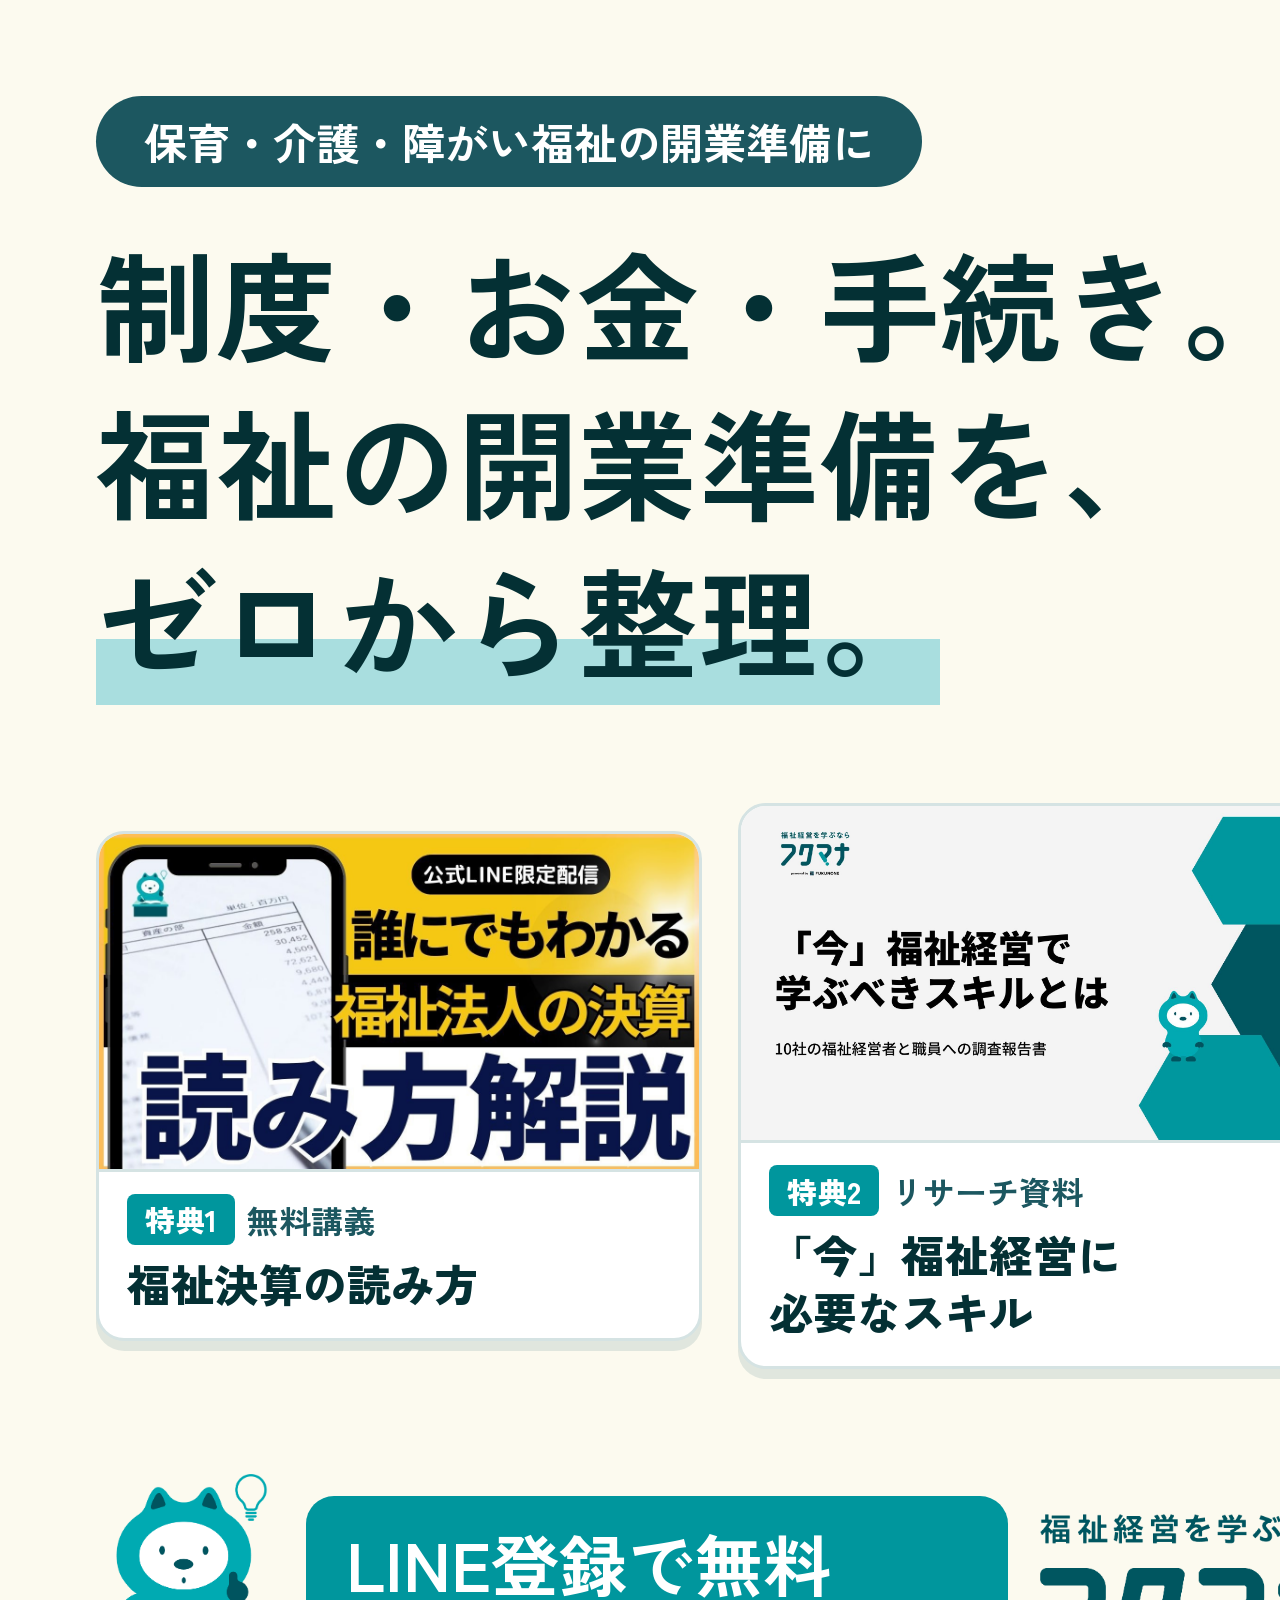
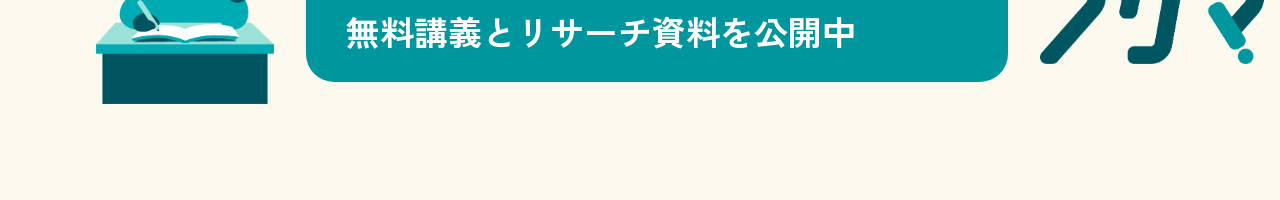
==== ads/src/ad.html @ 4d3cc374 "フクマナLP・Meta広告画像・公開設定を追加 - lp/: スマホ最優先の1ページLP（Metaピクセル・Leadイベント・LINE URL切り替え・OGP） - ads/: 広告画像3案×3サイズ" ====
<!DOCTYPE html>
<html lang="ja">
<head>
<meta charset="utf-8">
<title>フクマナ広告画像テンプレート</title>
<!--
  広告画像の元データ。ads/src/render.js がこのページを開いて PNG に書き出します。
  ?v=a|b|c（案） &s=sq|p|st|ogp（サイズ）
-->
<link href="https://fonts.googleapis.com/css2?family=Noto+Sans+JP:wght@700;900&family=Zen+Kaku+Gothic+New:wght@700;900&display=swap" rel="stylesheet">
<style>
  :root { --bg:#FCFAEF; --band:#ECF7F7; --ink:#043034; --green:#00969D; --deep:#1C5760; --line:#D5E3E3; }
  * { box-sizing: border-box; margin: 0; padding: 0; }
  html, body { width: var(--w); height: var(--h); overflow: hidden; }
  body { background: var(--bg); color: var(--ink); font-family: "Zen Kaku Gothic New", "Noto Sans JP", sans-serif; font-weight: 900; position: relative; }

  /* サイズ別の設定 */
  body.sq  { --w:1440px; --h:1440px; --pad:88px; --title:100px; --gap:40px; }
  body.p   { --w:1440px; --h:1800px; --pad:96px; --title:120px; --gap:60px; }
  body.st  { --w:1440px; --h:2560px; --pad:100px; --title:104px; --gap:48px; }
  body.ogp { --w:1200px; --h:630px;  --pad:56px; --title:62px;  --gap:22px; }

  .frame { position: absolute; left: 0; right: 0; top: 0; bottom: 0; padding: var(--pad); display: flex; flex-direction: column; gap: var(--gap); }
  /* ストーリーズ：上14%・下35%・左右6%には文字やロゴを置かない（Meta公式の推奨） */
  body.st .frame { top: 14%; bottom: 35%; padding: 20px var(--pad) 0; }
  body.st::after { content: ""; position: absolute; left: 0; right: 0; bottom: 0; height: 33.5%; background: var(--deep); }
  body.st .deco { position: absolute; z-index: 1; left: 0; right: 0; bottom: 0; height: 33.5%; overflow: hidden; }
  .deco { display: none; }
  body.st .deco { display: block; }
  .deco i { position: absolute; width: 520px; height: 450px; background: var(--green); opacity: .35; clip-path: polygon(25% 0, 75% 0, 100% 50%, 75% 100%, 25% 100%, 0 50%); }
  .deco i:nth-child(1) { left: -120px; top: 120px; }
  .deco i:nth-child(2) { right: -160px; top: 300px; opacity: .22; }
  .deco i:nth-child(3) { left: 420px; top: 520px; opacity: .15; }

  .pill { align-self: flex-start; background: var(--deep); color: #fff; border-radius: 999px; font-weight: 700; font-size: calc(var(--title) * .36); line-height: 1; padding: .55em 1.1em; }
  .title { font-size: var(--title); line-height: 1.32; letter-spacing: .005em; margin-top: calc(var(--gap) * -.4); }
  .title .mk { background: linear-gradient(transparent 62%, #A9DEDF 62%); }

  .visual { flex: 1; min-height: 0; display: flex; gap: 36px; align-items: center; justify-content: center; }
  .gcard { flex: 1; min-width: 0; background: #fff; border: 3px solid var(--line); border-radius: 28px; overflow: hidden; display: flex; flex-direction: column; box-shadow: 0 10px 0 rgba(28,87,96,.12); }
  .gcard .img { flex: none; width: 100%; aspect-ratio: 16 / 9; background-size: cover; background-position: center; border-bottom: 3px solid var(--line); }
  .gcard .cap { padding: 22px 28px 26px; }
  .gcard .tag { display: inline-block; background: var(--green); color: #fff; border-radius: 8px; font-size: 30px; line-height: 1; padding: .35em .6em; margin-right: 12px; vertical-align: middle; }
  .gcard .kind { font-size: 32px; font-weight: 700; color: var(--deep); vertical-align: middle; }
  .gcard .name { font-size: 44px; line-height: 1.3; margin-top: 10px; }
  /* 1枚だけ大きく見せる（B案・C案） */
  .visual.one .gcard { flex: none; width: 1080px; }
  .visual.one .gcard .name { font-size: 58px; }
  .visual.one .gcard .tag { font-size: 34px; }
  .visual.one .gcard .kind { font-size: 36px; }
  /* 横並びカード（正方形・ストーリーズ用：画像を左、説明を右に置く） */
  body.sq .visual, body.st .visual { flex-direction: column; gap: 24px; }
  body.sq .gcard, body.st .gcard { flex: none; width: 100%; height: var(--rowh); flex-direction: row; align-items: center; }
  body.sq .gcard .img, body.st .gcard .img { width: auto; height: 100%; border-bottom: 0; border-right: 3px solid var(--line); }
  body.sq .gcard .cap, body.st .gcard .cap { padding: 0 36px; }
  body.sq { --rowh: 208px; } body.st { --rowh: 196px; }
  body.sq .visual.one, body.st .visual.one { --rowh: 430px; }
  body.sq .visual.one .gcard, body.st .visual.one .gcard { width: 100%; }
  body.sq .visual.one .gcard .cap, body.st .visual.one .gcard .cap { flex: 1; min-width: 0; }
  body.p.vc .visual.one .gcard { width: 900px; }
  body.p.vc .visual.one .gcard .name { font-size: 50px; }
  body.sq .visual.one .gcard .name, body.st .visual.one .gcard .name { font-size: 46px; }
  .chips { display: flex; gap: 16px; margin-top: 14px; flex-wrap: wrap; }
  .chips span { background: var(--band); color: var(--deep); border-radius: 999px; font-size: 30px; font-weight: 700; padding: .3em .8em; white-space: nowrap; }

  .bottom { display: flex; align-items: center; gap: 32px; }
  .neko { height: 230px; flex: none; }
  .offer { flex: 1; min-width: 0; background: var(--green); color: #fff; border-radius: 28px; padding: 26px 40px; }
  .offer b { display: block; font-size: 68px; line-height: 1.2; }
  .offer span { display: block; font-size: 34px; font-weight: 700; line-height: 1.4; margin-top: 4px; white-space: nowrap; overflow: hidden; }
  .logo { height: 150px; flex: none; }

  /* 正方形は縦が短いので少し詰める */
  body.sq .neko { height: 190px; }
  body.sq .logo { height: 128px; }
  body.sq .offer { padding: 20px 36px; }
  body.sq .offer b { font-size: 60px; }

  /* OGP（横長） */
  body.ogp .frame { flex-direction: row; flex-wrap: wrap; align-content: space-between; }
  body.ogp .pill { flex: 0 0 auto; }
  body.ogp .title { flex: 0 0 100%; margin-top: 0; }
  body.ogp .visual { display: none; }
  body.ogp .bottom { flex: 0 0 100%; gap: 20px; }
  body.ogp .neko { height: 130px; }
  body.ogp .logo { height: 96px; }
  body.ogp .offer { padding: 14px 26px; border-radius: 18px; }
  body.ogp .offer b { font-size: 38px; }
  body.ogp .offer span { font-size: 21px; }
</style>
</head>
<body>
<div class="deco"><i></i><i></i><i></i></div>
<div class="frame">
  <p class="pill">保育・介護・障がい福祉の開業準備に</p>
  <h1 class="title" id="title"></h1>
  <div class="visual" id="visual"></div>
  <div class="bottom">
    <img class="neko" id="neko" alt="">
    <div class="offer"><b>LINE登録で無料</b><span id="sub"></span></div>
    <img class="logo" src="img/logo.png" alt="フクマナ">
  </div>
</div>
<script>
  var q = new URLSearchParams(location.search);
  var v = q.get("v") || "a", s = q.get("s") || "p";
  document.body.className = s + " v" + v;

  var lecture = '<div class="gcard"><div class="img" style="background-image:url(img/lecture-thumb.jpg)"></div><div class="cap"><span class="tag">特典1</span><span class="kind">無料講義</span><p class="name">福祉決算の読み方</p></div></div>';
  var report  = '<div class="gcard"><div class="img" style="background-image:url(img/report-cover-01.jpg)"></div><div class="cap"><span class="tag">特典2</span><span class="kind">リサーチ資料</span><p class="name">「今」福祉経営に<br>必要なスキル</p></div></div>';

  var data = {
    a: { // 不安解消型
      title: '制度・お金・手続き。<br>福祉の開業準備を、<br><span class="mk">ゼロから整理。</span>',
      visual: lecture + report, one: false,
      sub: "無料講義とリサーチ資料を公開中", neko: "neko-desk-idea.png"
    },
    b: { // 知識獲得型
      title: '福祉の決算書は、<br><span class="mk">ここを見る。</span>',
      visual: lecture.replace('特典1', 'LINE限定').replace('<p class="name">福祉決算の読み方</p>', '<p class="name"><span style="display:inline-block">「福祉決算の</span><span style="display:inline-block">読み方」</span></p>'), one: true,
      sub: "無料講義「福祉決算の読み方」公開中", neko: "neko-desk-writing.png"
    },
    c: { // 専門家型
      title: '現役の福祉経営者が選んだ<br><span class="mk">「今、学ぶべきこと」。</span>',
      visual: report.replace('特典2', 'LINE限定').replace('</p></div></div>', '</p><p class="chips"><span>福祉経営者10社に調査</span><span>福祉職員80名に調査</span></p></div></div>'), one: true,
      sub: "調査資料「『今』福祉経営に必要なスキル」公開中", neko: "neko-standing.png"
    }
  }[v];

  document.getElementById("title").innerHTML = data.title;
  var vis = document.getElementById("visual");
  vis.innerHTML = data.visual;
  if (data.one) { vis.classList.add("one"); }
  document.getElementById("sub").textContent = data.sub;
  document.getElementById("neko").src = "img/" + data.neko;
  // サブコピーが1行に収まるまで文字を小さくする
  document.fonts.ready.then(function () {
    var el = document.getElementById("sub"), fs = parseFloat(getComputedStyle(el).fontSize);
    while (el.scrollWidth > el.clientWidth && fs > 16) { fs -= 1; el.style.fontSize = fs + "px"; }
  });
  if (v === "c" && s !== "ogp") { document.getElementById("title").style.fontSize = "calc(var(--title) * .82)"; }
</script>
</body>
</html>
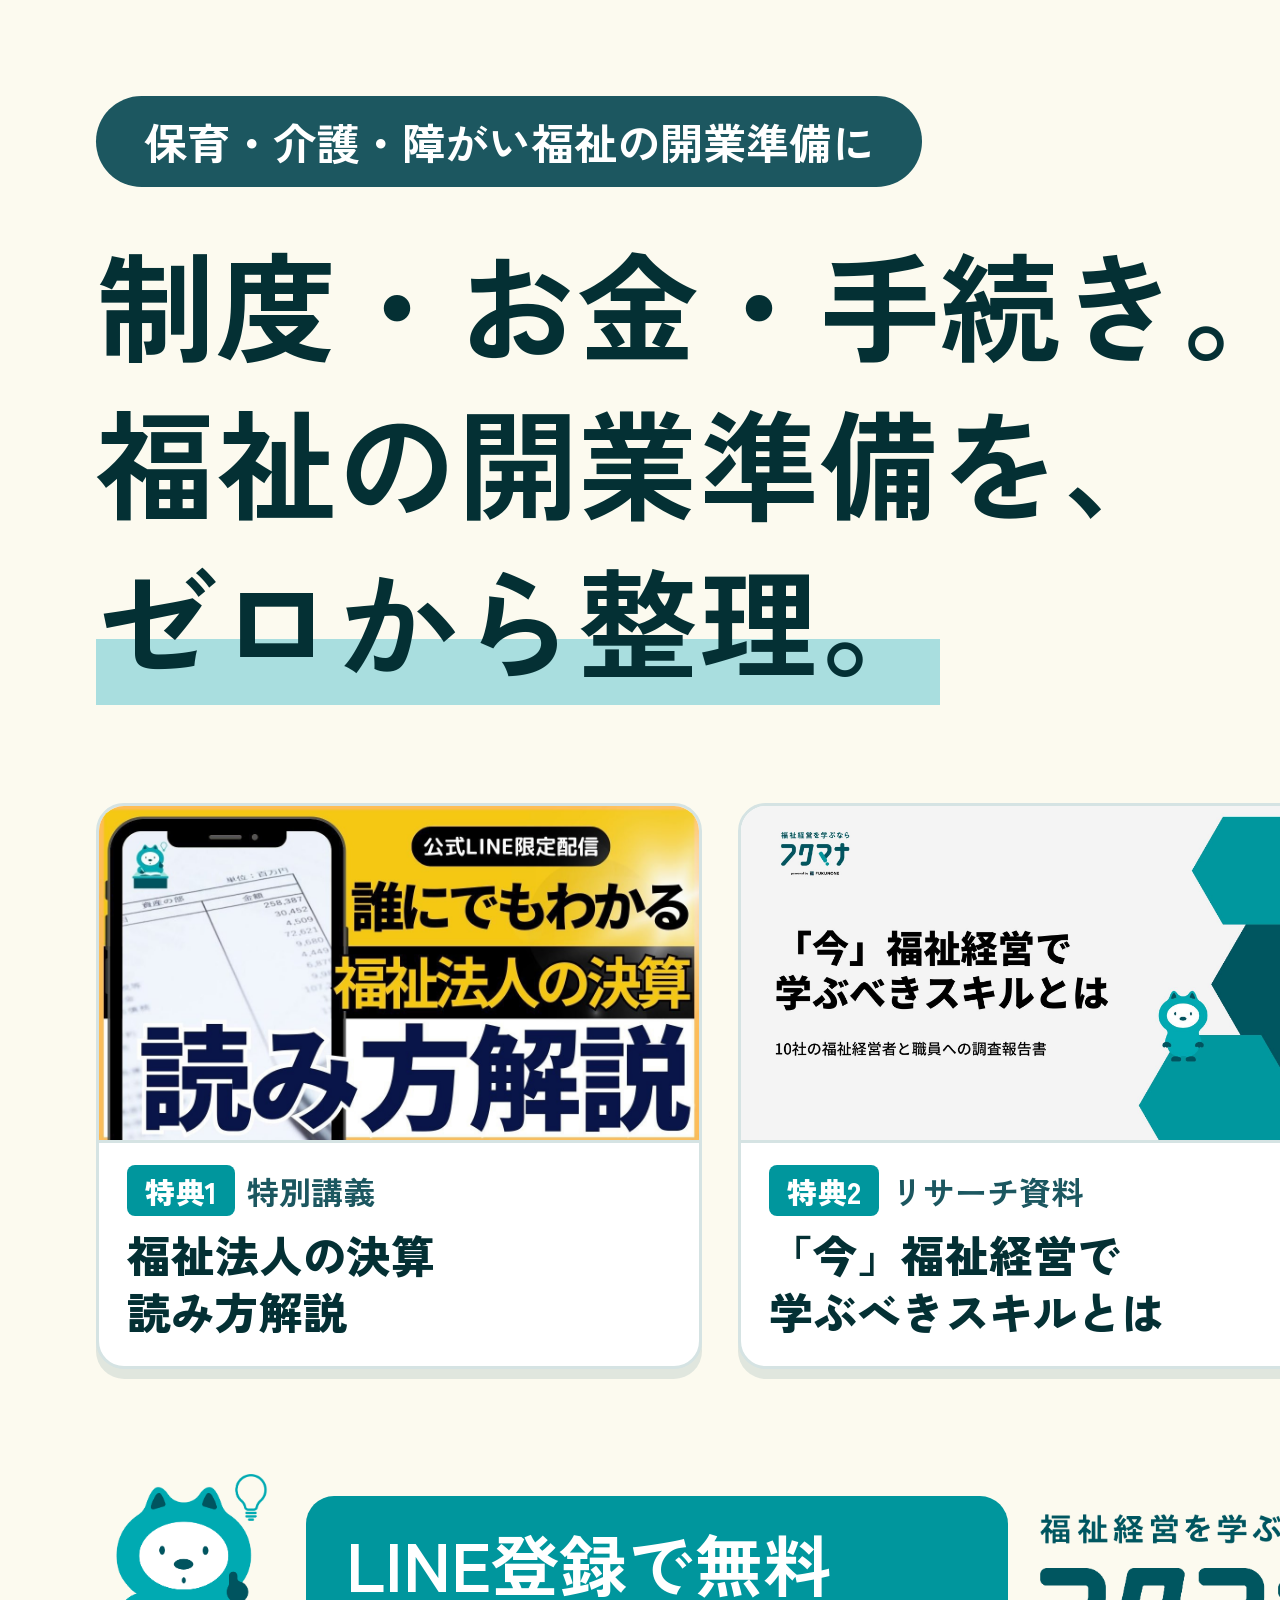
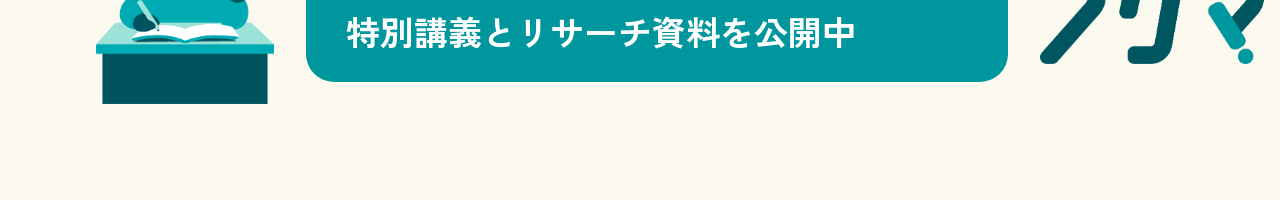
==== commit f36b372b: "ご指摘の反映：特典名を実物の表記に統一、広告とLPのデザイン修正 - 広告：サブコピーの「無料」の重複を解消（特別講義に変更）、C案の調査対象タグを削除 - LP：あいさつメッセージの画面を、設定用の" ====
--- a/ads/src/ad.html
+++ b/ads/src/ad.html
@@ -106,24 +106,24 @@
   var v = q.get("v") || "a", s = q.get("s") || "p";
   document.body.className = s + " v" + v;
 
-  var lecture = '<div class="gcard"><div class="img" style="background-image:url(img/lecture-thumb.jpg)"></div><div class="cap"><span class="tag">特典1</span><span class="kind">無料講義</span><p class="name">福祉決算の読み方</p></div></div>';
-  var report  = '<div class="gcard"><div class="img" style="background-image:url(img/report-cover-01.jpg)"></div><div class="cap"><span class="tag">特典2</span><span class="kind">リサーチ資料</span><p class="name">「今」福祉経営に<br>必要なスキル</p></div></div>';
+  var lecture = '<div class="gcard"><div class="img" style="background-image:url(img/lecture-thumb.jpg)"></div><div class="cap"><span class="tag">特典1</span><span class="kind">特別講義</span><p class="name">福祉法人の決算<br>読み方解説</p></div></div>';
+  var report  = '<div class="gcard"><div class="img" style="background-image:url(img/report-cover-01.jpg)"></div><div class="cap"><span class="tag">特典2</span><span class="kind">リサーチ資料</span><p class="name">「今」福祉経営で<br>学ぶべきスキルとは</p></div></div>';
 
   var data = {
     a: { // 不安解消型
       title: '制度・お金・手続き。<br>福祉の開業準備を、<br><span class="mk">ゼロから整理。</span>',
       visual: lecture + report, one: false,
-      sub: "無料講義とリサーチ資料を公開中", neko: "neko-desk-idea.png"
+      sub: "特別講義とリサーチ資料を公開中", neko: "neko-desk-idea.png"
     },
     b: { // 知識獲得型
       title: '福祉の決算書は、<br><span class="mk">ここを見る。</span>',
-      visual: lecture.replace('特典1', 'LINE限定').replace('<p class="name">福祉決算の読み方</p>', '<p class="name"><span style="display:inline-block">「福祉決算の</span><span style="display:inline-block">読み方」</span></p>'), one: true,
-      sub: "無料講義「福祉決算の読み方」公開中", neko: "neko-desk-writing.png"
+      visual: lecture.replace('特典1', 'LINE限定'), one: true,
+      sub: "特別講義「福祉法人の決算 読み方解説」公開中", neko: "neko-desk-writing.png"
     },
     c: { // 専門家型
       title: '現役の福祉経営者が選んだ<br><span class="mk">「今、学ぶべきこと」。</span>',
-      visual: report.replace('特典2', 'LINE限定').replace('</p></div></div>', '</p><p class="chips"><span>福祉経営者10社に調査</span><span>福祉職員80名に調査</span></p></div></div>'), one: true,
-      sub: "調査資料「『今』福祉経営に必要なスキル」公開中", neko: "neko-standing.png"
+      visual: report.replace('特典2', 'LINE限定'), one: true,
+      sub: "調査資料「『今』福祉経営で学ぶべきスキルとは」公開中", neko: "neko-standing.png"
     }
   }[v];
 
